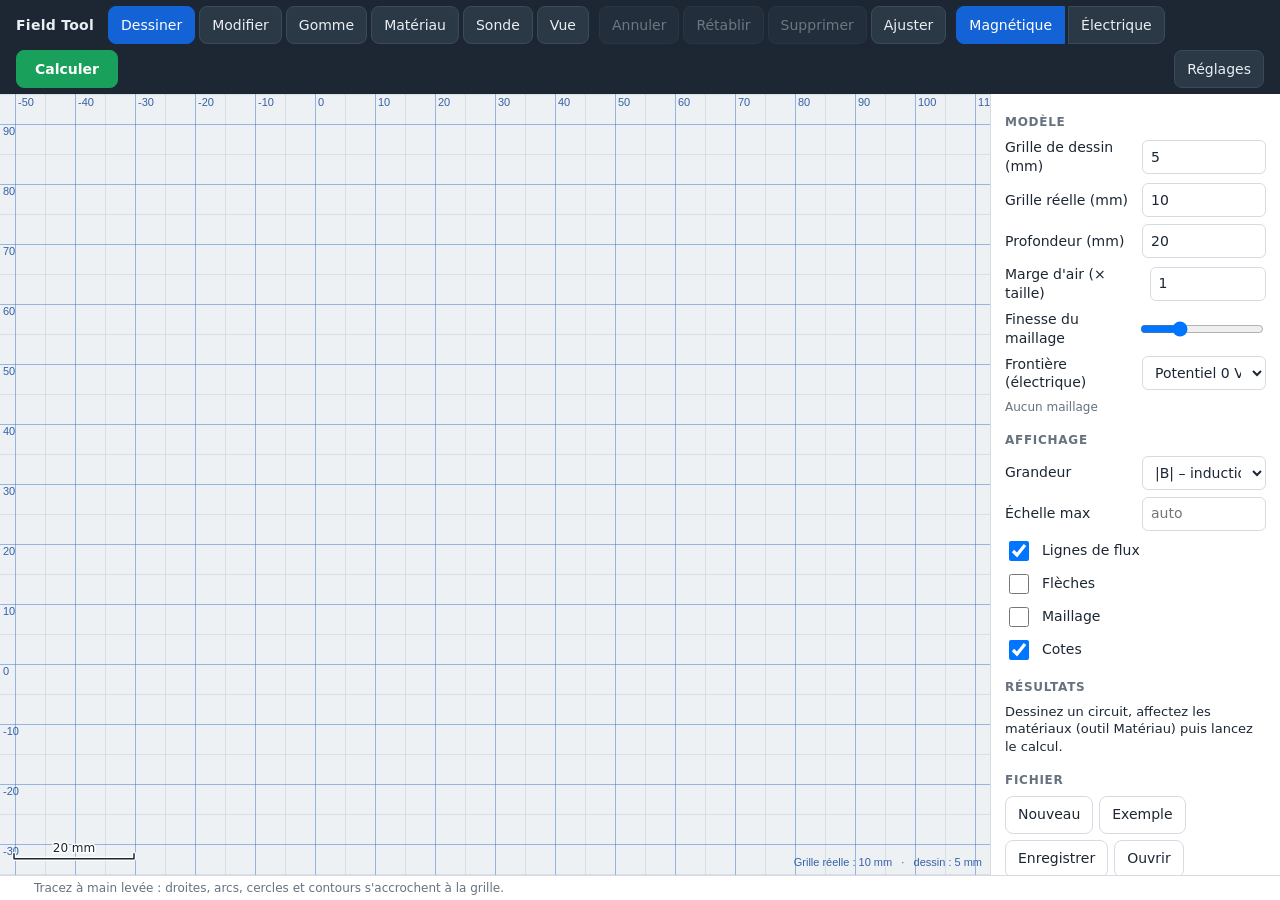
==== index.html @ b84436de "Field Tool : version installable (hors connexion) Co-Authored-By: Claude Opus 5.5 <noreply@anthropic" ====
<!doctype html>
<html lang="fr">
<head>
<meta charset="utf-8">
<meta name="viewport" content="width=device-width, initial-scale=1, maximum-scale=1, user-scalable=no, viewport-fit=cover">
<meta name="apple-mobile-web-app-capable" content="yes">
<meta name="mobile-web-app-capable" content="yes">
<meta name="apple-mobile-web-app-title" content="Field Tool">
<meta name="apple-mobile-web-app-status-bar-style" content="black-translucent">
<meta name="theme-color" content="#1c2733">
<title>Field Tool</title>
<link rel="manifest" href="manifest.webmanifest">
<link rel="apple-touch-icon" href="icons/apple-touch-icon.png">
<link rel="stylesheet" href="style.css">
<script>
  // Mode hors connexion (uniquement servi en http/https, ignoré en double-clic file://)
  if ("serviceWorker" in navigator && /^https?:$/.test(location.protocol))
    addEventListener("load", () => navigator.serviceWorker.register("sw.js").catch(() => {}));
</script>
</head>
<body>
<header id="bar">
  <div class="brand">Field Tool</div>
  <div class="grp" id="tools">
    <button data-tool="draw" class="on" title="Tracer à main levée (D)">Dessiner</button>
    <button data-tool="edit" title="Sélectionner une arête, déplacer un sommet (S)">Modifier</button>
    <button data-tool="erase" title="Effacer les arêtes touchées (E)">Gomme</button>
    <button data-tool="mat" title="Toucher une zone pour choisir son matériau (M)">Matériau</button>
    <button data-tool="probe" title="Lire les valeurs du champ (P)">Sonde</button>
    <button data-tool="pan" title="Déplacer la vue">Vue</button>
  </div>
  <div class="grp">
    <button id="btnUndo" title="Annuler (Ctrl+Z)">Annuler</button>
    <button id="btnRedo" title="Rétablir (Ctrl+Y)">Rétablir</button>
    <button id="btnDel" title="Supprimer l'arête sélectionnée" disabled>Supprimer</button>
    <button id="btnFit" title="Ajuster la vue au dessin">Ajuster</button>
  </div>
  <div class="grp seg" id="phys">
    <button data-phys="mag" class="on">Magnétique</button>
    <button data-phys="elec">Électrique</button>
  </div>
  <button id="btnSolve" class="primary">Calculer</button>
  <div class="spacer"></div>
  <button id="btnPanel" title="Afficher / masquer le panneau">Réglages</button>
</header>

<main>
  <div id="wrap">
    <canvas id="gl"></canvas>
    <canvas id="cv"></canvas>
    <div id="readout" hidden></div>
    <div id="toast" hidden></div>
  </div>
  <aside id="panel">
    <section>
      <h2>Modèle</h2>
      <label>Grille de dessin (mm) <input id="inGrid" type="number" min="0.01" step="any" inputmode="decimal" title="Pas d'accrochage des segments et des arcs"></label>
      <label>Grille réelle (mm) <input id="inGridReal" type="number" min="0.01" step="any" inputmode="decimal" title="Quadrillage gradué en millimètres, pour lire les dimensions"></label>
      <label>Profondeur (mm) <input id="inDepth" type="number" min="0.01" step="any" inputmode="decimal"></label>
      <label>Marge d'air (× taille) <input id="inMargin" type="number" min="0.2" max="10" step="0.1" inputmode="decimal"></label>
      <label>Finesse du maillage <input id="inMesh" type="range" min="15" max="100" step="5"></label>
      <label>Frontière (électrique)
        <select id="inBc"><option value="V0">Potentiel 0 V</option><option value="none">Isolée</option></select>
      </label>
      <p class="hint" id="meshInfo">Aucun maillage</p>
    </section>
    <section>
      <h2>Affichage</h2>
      <label>Grandeur <select id="inQty"></select></label>
      <label>Échelle max <input id="inMax" type="number" step="any" placeholder="auto" inputmode="decimal"></label>
      <label class="chk"><input id="ckLines" type="checkbox" checked> Lignes de champ</label>
      <label class="chk"><input id="ckArrows" type="checkbox"> Flèches</label>
      <label class="chk"><input id="ckMesh" type="checkbox"> Maillage</label>
      <label class="chk"><input id="ckDims" type="checkbox" checked> Cotes</label>
    </section>
    <section>
      <h2>Résultats</h2>
      <div id="results" class="results">Dessinez un circuit, affectez les matériaux puis lancez le calcul.</div>
    </section>
    <section>
      <h2>Fichier</h2>
      <div class="btns">
        <button id="btnNew">Nouveau</button>
        <button id="btnExample">Exemple</button>
        <button id="btnSave">Enregistrer</button>
        <button id="btnOpen">Ouvrir</button>
      </div>
      <h2>Image de fond (Freeform, photo…)</h2>
      <div class="btns">
        <button id="btnImg">Importer</button>
        <button id="btnCalib" disabled>Mettre à l'échelle</button>
        <button id="btnImgDel" disabled>Retirer</button>
      </div>
      <label>Opacité <input id="inAlpha" type="range" min="0.1" max="1" step="0.05" value="0.5"></label>
      <input id="fileOpen" type="file" accept=".json,application/json" hidden>
      <input id="fileImg" type="file" accept="image/*" hidden>
    </section>
  </aside>
</main>
<footer id="status"><span id="stPos"></span><span id="stMsg"></span></footer>

<dialog id="dlg">
  <form method="dialog" id="dlgForm">
    <h2>Propriétés de la zone</h2>
    <label>Matériau <select id="dMat"></select></label>
    <details id="dCustom">
      <summary>Créer un matériau personnalisé</summary>
      <label>Nom <input id="cName" type="text" placeholder="Mon matériau"></label>
      <label>µr (perméabilité relative) <input id="cMur" type="number" step="any" value="1000"></label>
      <label>Js saturation (T, 0 = linéaire) <input id="cJs" type="number" step="any" value="0"></label>
      <label>Br aimant (T, 0 = aucun) <input id="cBr" type="number" step="any" value="0"></label>
      <label>εr (permittivité relative) <input id="cEps" type="number" step="any" value="1"></label>
      <label class="chk"><input id="cCond" type="checkbox"> Conducteur électrique</label>
      <button type="button" id="cAdd">Ajouter ce matériau</button>
    </details>
    <fieldset id="dMagnet">
      <legend>Aimantation</legend>
      <label>Direction (°, 0 = +x, 90 = +y) <input id="dAngle" type="number" step="any" value="0"></label>
      <div class="btns"><button type="button" data-ang="0">→</button><button type="button" data-ang="90">↑</button><button type="button" data-ang="180">←</button><button type="button" data-ang="270">↓</button></div>
    </fieldset>
    <fieldset id="dFsMag">
      <legend>Source magnétique</legend>
      <label>Type <select id="dSrc"><option value="none">Aucune</option><option value="NI">Ampères-tours totaux (A·t)</option><option value="J">Densité de courant (A/mm²)</option></select></label>
      <label>Valeur (+ = sortant ⊙, − = entrant ⊗) <input id="dSrcVal" type="number" step="any" value="0"></label>
    </fieldset>
    <fieldset id="dFsElec">
      <legend>Source électrique</legend>
      <label>Type <select id="dElec"><option value="none">Aucune</option><option value="V">Potentiel imposé (V)</option><option value="rho">Densité de charge (C/m³)</option></select></label>
      <label>Valeur <input id="dElecVal" type="number" step="any" value="0"></label>
    </fieldset>
    <div class="btns end">
      <button type="button" id="dReset">Remettre en air</button>
      <button type="button" id="dCancel">Annuler</button>
      <button type="button" id="dOk" class="primary">Valider</button>
    </div>
  </form>
</dialog>

<dialog id="ask">
  <form method="dialog">
    <p id="askMsg"></p>
    <input id="askIn" type="number" step="any" inputmode="decimal" hidden>
    <textarea id="askTxt" rows="8" spellcheck="false" hidden></textarea>
    <div class="btns end" id="askBtns"></div>
  </form>
</dialog>

<script src="js/materials.js"></script>
<script src="js/geometry.js"></script>
<script src="js/mesher.js"></script>
<script src="js/fem.js"></script>
<script src="js/app.js"></script>
</body>
</html>
---- style.css ----
:root {
  --bg: #eef1f4; --panel: #ffffff; --ink: #1c2733; --mute: #66727f; --line: #d5dbe1;
  --accent: #1463d6; --accent-ink: #ffffff; --bar: #1c2733; --bar-ink: #e9eef3;
}
* { box-sizing: border-box; }
html, body { height: 100%; margin: 0; overflow: hidden; overscroll-behavior: none; }
body {
  display: flex; flex-direction: column; background: var(--bg); color: var(--ink);
  font: 14px/1.35 -apple-system, "Segoe UI", system-ui, Roboto, sans-serif;
  -webkit-user-select: none; user-select: none; -webkit-touch-callout: none;
}
button, input, select { font: inherit; color: inherit; }
button {
  min-height: 38px; padding: 0 12px; border: 1px solid var(--line); border-radius: 8px;
  background: #fff; cursor: pointer; white-space: nowrap;
}
button:disabled { opacity: .4; cursor: default; }
button.primary { background: var(--accent); border-color: var(--accent); color: var(--accent-ink); font-weight: 600; }

#bar {
  display: flex; align-items: center; gap: 10px; padding: 6px 10px; padding-top: max(6px, env(safe-area-inset-top));
  background: var(--bar); color: var(--bar-ink); flex: none; flex-wrap: wrap; row-gap: 6px;
}
body { touch-action: manipulation; }
[hidden] { display: none !important; }
#bar .brand { font-weight: 700; letter-spacing: .02em; margin-right: 4px; white-space: nowrap; }
#bar .spacer { flex: 1; }
#bar button { background: #2b3947; border-color: #3a4a5b; color: var(--bar-ink); }
#bar button.on { background: var(--accent); border-color: var(--accent); color: #fff; }
#bar button.primary { background: #19a05a; border-color: #19a05a; color: #fff; padding: 0 18px; }
.grp { display: flex; gap: 4px; }
.grp.seg button { border-radius: 0; margin-left: -1px; }
.grp.seg button:first-child { border-radius: 8px 0 0 8px; margin-left: 0; }
.grp.seg button:last-child { border-radius: 0 8px 8px 0; }

main { flex: 1; display: flex; min-height: 0; }
#wrap { position: relative; flex: 1; min-width: 0; background: var(--bg); }
#wrap canvas { position: absolute; inset: 0; width: 100%; height: 100%; display: block; }
#cv { touch-action: none; cursor: crosshair; }
#readout {
  position: absolute; left: 10px; top: 10px; max-width: 300px; padding: 8px 10px; border-radius: 8px;
  background: rgba(255,255,255,.94); border: 1px solid var(--line); font-variant-numeric: tabular-nums;
  pointer-events: none; white-space: pre-line; box-shadow: 0 2px 8px rgba(0,0,0,.12);
}
#toast {
  position: absolute; left: 50%; bottom: 18px; transform: translateX(-50%); padding: 8px 14px; border-radius: 8px;
  background: rgba(28,39,51,.92); color: #fff; pointer-events: none; max-width: 80%; text-align: center;
}

#panel {
  width: 290px; flex: none; overflow-y: auto; background: var(--panel); border-left: 1px solid var(--line);
  padding: 4px 14px 20px; -webkit-overflow-scrolling: touch;
}
#panel.hidden { display: none; }
#panel h2, dialog h2 { font-size: 12px; text-transform: uppercase; letter-spacing: .06em; color: var(--mute); margin: 16px 0 8px; }
label { display: flex; align-items: center; justify-content: space-between; gap: 10px; margin: 7px 0; }
label input[type=number], label input[type=text], label select {
  width: 124px; min-height: 34px; padding: 0 8px; border: 1px solid var(--line); border-radius: 6px; background: #fff;
  -webkit-user-select: text; user-select: text;
}
label input[type=range] { width: 124px; }
label.chk { justify-content: flex-start; }
label.chk input { width: 20px; height: 20px; }
.btns { display: flex; flex-wrap: wrap; gap: 6px; margin: 6px 0; }
.btns.end { justify-content: flex-end; margin-top: 14px; }
.hint { color: var(--mute); font-size: 12px; margin: 6px 0 0; }
.results { font-size: 13px; white-space: pre-line; font-variant-numeric: tabular-nums; -webkit-user-select: text; user-select: text; }
.results b { font-weight: 600; }
.warn { color: #b45309; }

#status {
  flex: none; display: flex; gap: 18px; padding: 4px 12px; padding-bottom: max(4px, env(safe-area-inset-bottom));
  background: #fff; border-top: 1px solid var(--line); color: var(--mute); font-size: 12px; font-variant-numeric: tabular-nums;
  white-space: nowrap; overflow: hidden;
}

dialog { border: none; border-radius: 12px; padding: 4px 18px 16px; width: min(440px, 94vw); max-height: 92vh; box-shadow: 0 10px 40px rgba(0,0,0,.3); }
dialog::backdrop { background: rgba(20,28,38,.4); }
dialog label select, dialog label input[type=number], dialog label input[type=text] { width: 190px; }
fieldset { border: 1px solid var(--line); border-radius: 8px; margin: 10px 0; padding: 4px 10px 6px; }
legend { color: var(--mute); font-size: 12px; padding: 0 4px; }
details { margin: 6px 0; } summary { color: var(--accent); cursor: pointer; padding: 4px 0; }

#ask p { margin: 16px 0 10px; white-space: pre-line; }
#askIn { width: 100%; min-height: 40px; padding: 0 10px; border: 1px solid var(--line); border-radius: 6px; background: #fff; color: var(--ink); }
#askTxt { width: 100%; padding: 8px; border: 1px solid var(--line); border-radius: 6px; background: #fff; color: var(--ink); font: 12px/1.3 ui-monospace, Menlo, Consolas, monospace; -webkit-user-select: text; user-select: text; }
dialog { background: var(--panel); color: var(--ink); }
#bar, #status { padding-left: max(16px, env(safe-area-inset-left, 0px)); padding-right: max(16px, env(safe-area-inset-right, 0px)); }

@media (max-width: 820px) { #panel { position: absolute; right: 0; top: 0; bottom: 0; z-index: 5; box-shadow: -6px 0 20px rgba(0,0,0,.15); } main { position: relative; } }
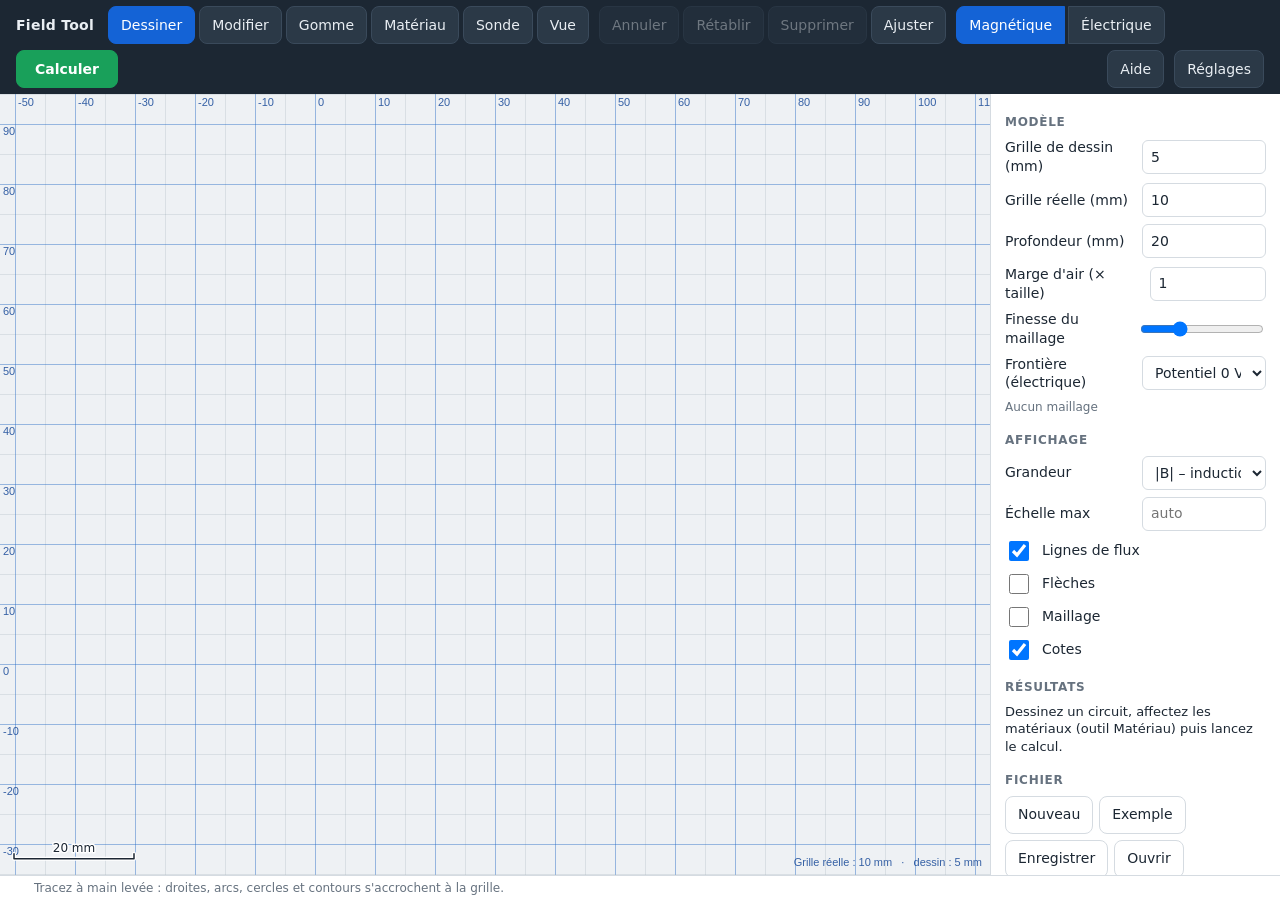
==== commit 543714c8: "Ajoute le mode d'emploi (aide.html) et le bouton Aide Co-Authored-By: Claude Opus 5.5 <noreply@anthr" ====
--- a/index.html
+++ b/index.html
@@ -41,6 +41,7 @@
   </div>
   <button id="btnSolve" class="primary">Calculer</button>
   <div class="spacer"></div>
+  <a id="btnHelp" class="btn" href="aide.html" title="Mode d'emploi">Aide</a>
   <button id="btnPanel" title="Afficher / masquer le panneau">Réglages</button>
 </header>
 
--- a/style.css
+++ b/style.css
@@ -26,6 +26,7 @@
 #bar .brand { font-weight: 700; letter-spacing: .02em; margin-right: 4px; white-space: nowrap; }
 #bar .spacer { flex: 1; }
 #bar button { background: #2b3947; border-color: #3a4a5b; color: var(--bar-ink); }
+#bar a.btn { display: inline-flex; align-items: center; min-height: 38px; padding: 0 12px; border-radius: 8px; border: 1px solid #3a4a5b; background: #2b3947; color: var(--bar-ink); text-decoration: none; }
 #bar button.on { background: var(--accent); border-color: var(--accent); color: #fff; }
 #bar button.primary { background: #19a05a; border-color: #19a05a; color: #fff; padding: 0 18px; }
 .grp { display: flex; gap: 4px; }
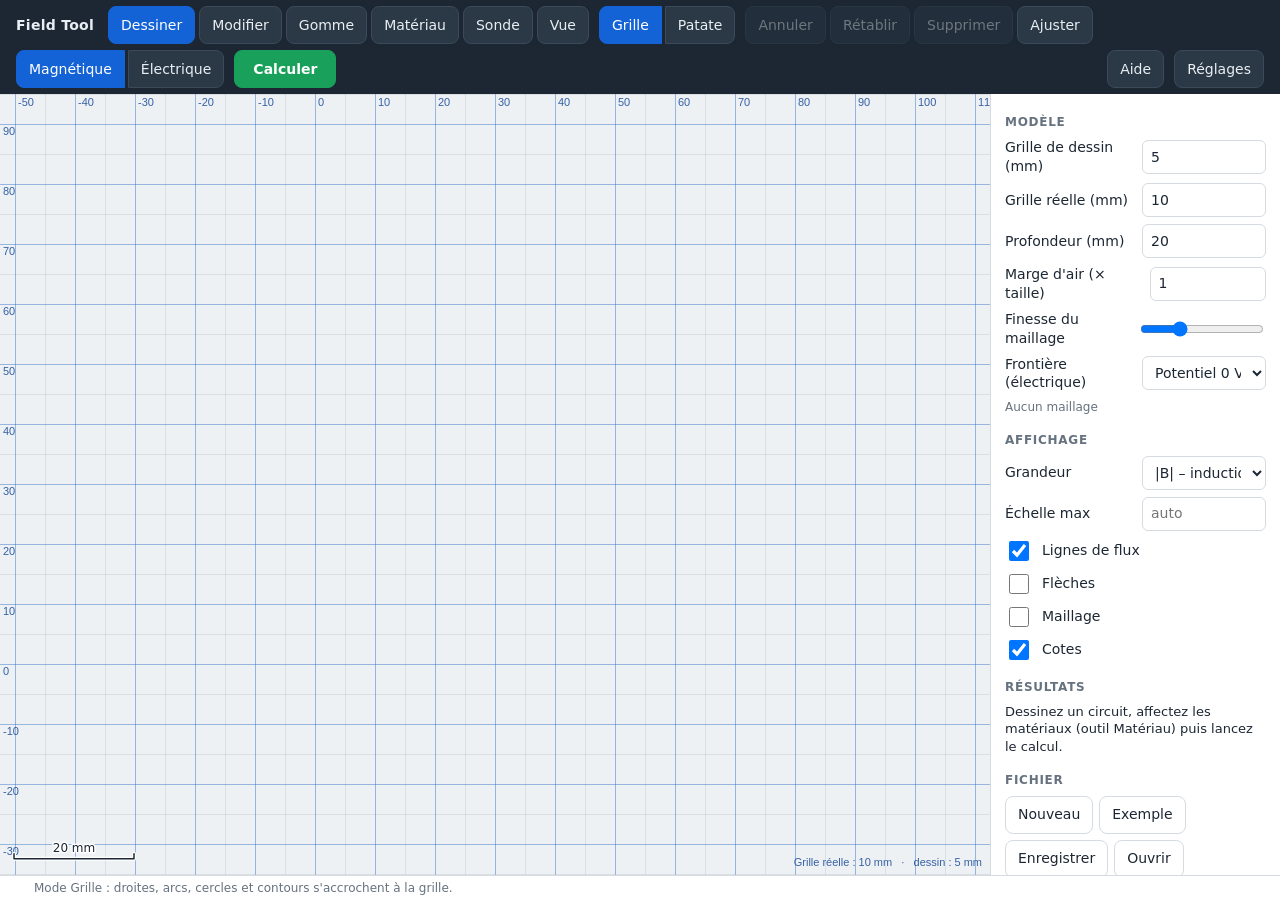
==== commit b9059fd7: "Modes de tracé Grille et Patate (bascule G ou bouton du stylet) Co-Authored-By: Claude Opus 5.5 <nor" ====
--- a/index.html
+++ b/index.html
@@ -28,6 +28,10 @@
     <button data-tool="mat" title="Toucher une zone pour choisir son matériau (M)">Matériau</button>
     <button data-tool="probe" title="Lire les valeurs du champ (P)">Sonde</button>
     <button data-tool="pan" title="Déplacer la vue">Vue</button>
+  </div>
+  <div class="grp seg" id="dmode" title="Mode de tracé (G, ou bouton du stylet)">
+    <button data-dm="grid" class="on" title="Le tracé s'accroche à la grille en droites, arcs et cercles">Grille</button>
+    <button data-dm="free" title="Le tracé est gardé tel quel">Patate</button>
   </div>
   <div class="grp">
     <button id="btnUndo" title="Annuler (Ctrl+Z)">Annuler</button>
--- a/style.css
+++ b/style.css
@@ -89,3 +89,7 @@
 #bar, #status { padding-left: max(16px, env(safe-area-inset-left, 0px)); padding-right: max(16px, env(safe-area-inset-right, 0px)); }
 
 @media (max-width: 820px) { #panel { position: absolute; right: 0; top: 0; bottom: 0; z-index: 5; box-shadow: -6px 0 20px rgba(0,0,0,.15); } main { position: relative; } }
+#askBtns.list { flex-direction: column; align-items: stretch; }
+#askBtns.list button { white-space: pre-line; text-align: left; padding: 8px 12px; line-height: 1.3; }
+#askBtns.list button::first-line { font-weight: 600; }
+#askBtns.list button:last-child { text-align: center; }
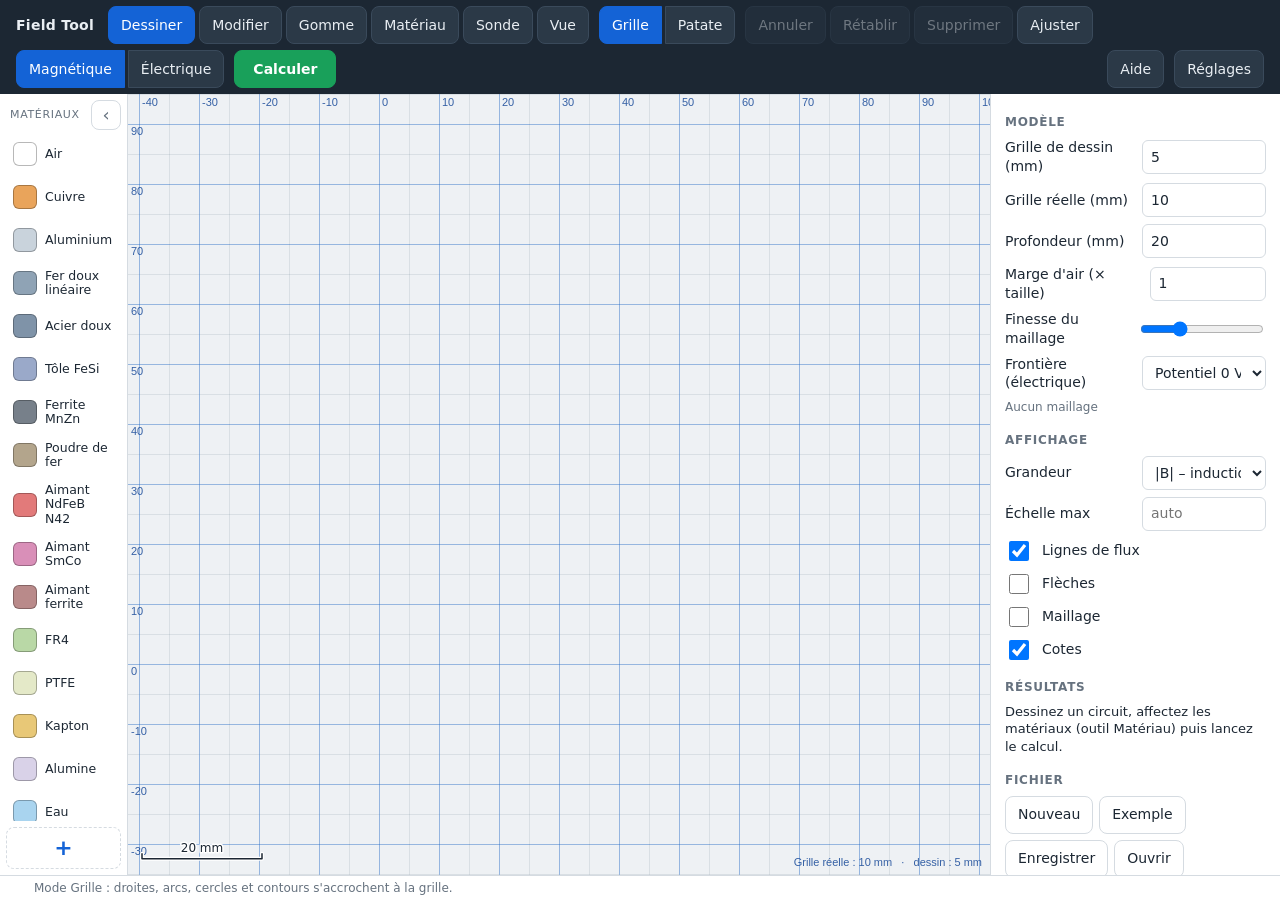
==== commit 8656dde1: "Palette de matériaux à gauche (masquable) avec bouton + pour en créer Co-Authored-By: Claude Opus 5." ====
--- a/index.html
+++ b/index.html
@@ -50,11 +50,17 @@
 </header>
 
 <main>
+  <aside id="palette" aria-label="Palette de matériaux">
+    <div class="palHead"><span>Matériaux</span><button id="palHide" title="Masquer la palette">‹</button></div>
+    <div id="palList"></div>
+    <button id="palAdd" title="Créer un matériau">+</button>
+  </aside>
   <div id="wrap">
     <canvas id="gl"></canvas>
     <canvas id="cv"></canvas>
     <div id="readout" hidden></div>
     <div id="toast" hidden></div>
+    <button id="palShow" title="Afficher la palette de matériaux" hidden>Matériaux ›</button>
   </div>
   <aside id="panel">
     <section>
@@ -141,6 +147,23 @@
   </form>
 </dialog>
 
+<dialog id="dNew">
+  <form method="dialog">
+    <h2>Nouveau matériau</h2>
+    <label>Nom <input id="nName" type="text" placeholder="Mon matériau"></label>
+    <label>Couleur <input id="nColor" type="color" value="#c7b8ea"></label>
+    <label>µr (perméabilité relative) <input id="nMur" type="number" step="any" value="1000" inputmode="decimal"></label>
+    <label>Js saturation (T, 0 = linéaire) <input id="nJs" type="number" step="any" value="0" inputmode="decimal"></label>
+    <label>Br aimant (T, 0 = aucun) <input id="nBr" type="number" step="any" value="0" inputmode="decimal"></label>
+    <label>εr (permittivité relative) <input id="nEps" type="number" step="any" value="1" inputmode="decimal"></label>
+    <label class="chk"><input id="nCond" type="checkbox"> Conducteur électrique</label>
+    <div class="btns end">
+      <button type="button" id="nCancel">Annuler</button>
+      <button type="button" id="nOk" class="primary">Créer</button>
+    </div>
+  </form>
+</dialog>
+
 <dialog id="ask">
   <form method="dialog">
     <p id="askMsg"></p>
--- a/style.css
+++ b/style.css
@@ -93,3 +93,26 @@
 #askBtns.list button { white-space: pre-line; text-align: left; padding: 8px 12px; line-height: 1.3; }
 #askBtns.list button::first-line { font-weight: 600; }
 #askBtns.list button:last-child { text-align: center; }
+
+/* palette de matériaux */
+#palette {
+  width: 128px; flex: none; display: flex; flex-direction: column; background: var(--panel);
+  border-right: 1px solid var(--line); min-height: 0; padding-left: env(safe-area-inset-left, 0px);
+}
+#palette.hidden { display: none; }
+#palette .palHead { display: flex; align-items: center; justify-content: space-between; padding: 6px 6px 4px 10px; font-size: 11px; text-transform: uppercase; letter-spacing: .06em; color: var(--mute); }
+#palette .palHead button { min-height: 30px; width: 30px; padding: 0; font-size: 18px; line-height: 1; }
+#palList { flex: 1; overflow-y: auto; -webkit-overflow-scrolling: touch; padding: 0 6px; display: flex; flex-direction: column; gap: 3px; }
+#palList button {
+  display: flex; align-items: center; gap: 8px; min-height: 40px; padding: 4px 6px; border: 1px solid transparent;
+  border-radius: 8px; background: none; text-align: left; white-space: normal; font-size: 12.5px; line-height: 1.15; flex: none;
+}
+#palList button:hover { background: var(--bg); }
+#palList button.on { background: #e5eefc; border-color: var(--accent); }
+#palList .dot { flex: none; width: 24px; height: 24px; border-radius: 6px; border: 1px solid rgba(0,0,0,.28); }
+#palList .sep { height: 1px; background: var(--line); margin: 4px 2px; flex: none; }
+#palAdd { margin: 6px; min-height: 42px; font-size: 22px; font-weight: 600; color: var(--accent); border-style: dashed; flex: none; }
+#palShow {
+  position: absolute; left: 0; top: 50%; transform: translateY(-50%); writing-mode: vertical-rl;
+  min-height: 0; padding: 12px 6px; border-radius: 0 8px 8px 0; background: var(--panel); box-shadow: 0 2px 8px rgba(0,0,0,.15);
+}
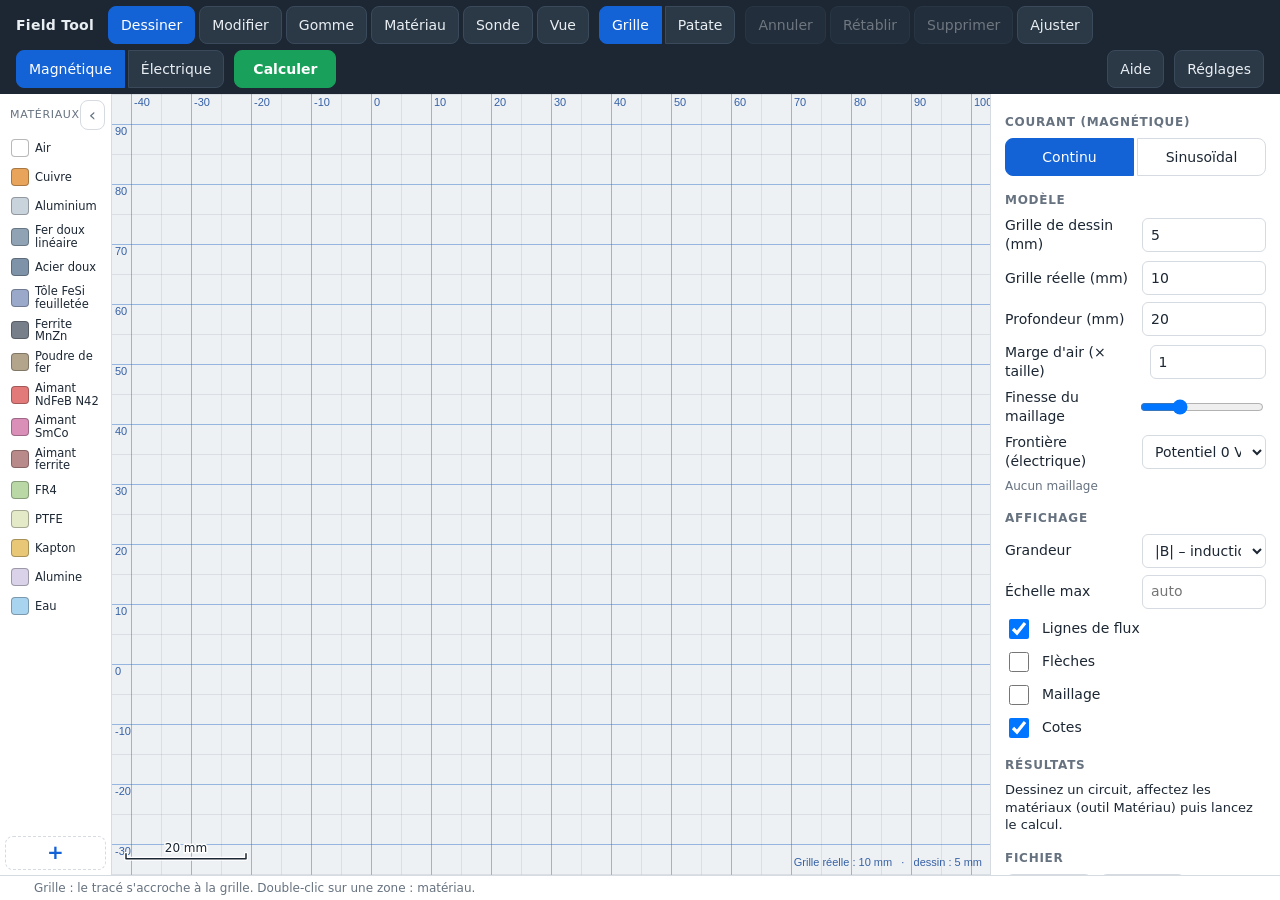
==== commit e8816270: "Courant sinusoïdal : courants induits, effet de peau, |J| et pertes Solveur harmonique complexe (COC" ====
--- a/index.html
+++ b/index.html
@@ -63,6 +63,15 @@
     <button id="palShow" title="Afficher la palette de matériaux" hidden>Matériaux ›</button>
   </div>
   <aside id="panel">
+    <section id="secAC">
+      <h2>Courant (magnétique)</h2>
+      <div class="grp seg" id="acMode">
+        <button type="button" data-ac="0" class="on">Continu</button>
+        <button type="button" data-ac="1">Sinusoïdal</button>
+      </div>
+      <label id="lbFreq">Fréquence (Hz) <input id="inFreq" type="number" min="0.001" step="any" inputmode="decimal"></label>
+      <p class="hint" id="acHint">Amplitudes crête. Les zones conductrices sans source sont le siège de courants induits.</p>
+    </section>
     <section>
       <h2>Modèle</h2>
       <label>Grille de dessin (mm) <input id="inGrid" type="number" min="0.01" step="any" inputmode="decimal" title="Pas d'accrochage des segments et des arcs"></label>
@@ -79,6 +88,10 @@
       <h2>Affichage</h2>
       <label>Grandeur <select id="inQty"></select></label>
       <label>Échelle max <input id="inMax" type="number" step="any" placeholder="auto" inputmode="decimal"></label>
+      <div id="acDisp" hidden>
+        <label>Instant ωt <span class="val" id="phaseVal">0°</span> <input id="inPhase" type="range" min="0" max="360" step="5" value="0"></label>
+        <label class="chk"><input id="ckAnim" type="checkbox"> Animer (lignes et flèches)</label>
+      </div>
       <label class="chk"><input id="ckLines" type="checkbox" checked> Lignes de champ</label>
       <label class="chk"><input id="ckArrows" type="checkbox"> Flèches</label>
       <label class="chk"><input id="ckMesh" type="checkbox"> Maillage</label>
@@ -121,7 +134,7 @@
       <label>Js saturation (T, 0 = linéaire) <input id="cJs" type="number" step="any" value="0"></label>
       <label>Br aimant (T, 0 = aucun) <input id="cBr" type="number" step="any" value="0"></label>
       <label>εr (permittivité relative) <input id="cEps" type="number" step="any" value="1"></label>
-      <label class="chk"><input id="cCond" type="checkbox"> Conducteur électrique</label>
+      <label>Conductivité σ (MS/m, 0 = isolant) <input id="cSig" type="number" step="any" value="0"></label>
       <button type="button" id="cAdd">Ajouter ce matériau</button>
     </details>
     <fieldset id="dMagnet">
@@ -131,8 +144,10 @@
     </fieldset>
     <fieldset id="dFsMag">
       <legend>Source magnétique</legend>
-      <label>Type <select id="dSrc"><option value="none">Aucune</option><option value="NI">Ampères-tours totaux (A·t)</option><option value="J">Densité de courant (A/mm²)</option></select></label>
+      <label>Type <select id="dSrc"><option value="none">Aucune</option><option value="NI">Bobine : ampères-tours (A·t)</option><option value="J">Bobine : densité de courant (A/mm²)</option><option value="I">Conducteur massif : courant (A)</option></select></label>
       <label>Valeur (+ = sortant ⊙, − = entrant ⊗) <input id="dSrcVal" type="number" step="any" value="0"></label>
+      <label id="dPhaseL">Phase (°) <input id="dPhase" type="number" step="any" value="0"></label>
+      <p class="hint" id="dSrcHint"></p>
     </fieldset>
     <fieldset id="dFsElec">
       <legend>Source électrique</legend>
@@ -156,7 +171,7 @@
     <label>Js saturation (T, 0 = linéaire) <input id="nJs" type="number" step="any" value="0" inputmode="decimal"></label>
     <label>Br aimant (T, 0 = aucun) <input id="nBr" type="number" step="any" value="0" inputmode="decimal"></label>
     <label>εr (permittivité relative) <input id="nEps" type="number" step="any" value="1" inputmode="decimal"></label>
-    <label class="chk"><input id="nCond" type="checkbox"> Conducteur électrique</label>
+    <label>Conductivité σ (MS/m, 0 = isolant) <input id="nSig" type="number" step="any" value="0" inputmode="decimal"></label>
     <div class="btns end">
       <button type="button" id="nCancel">Annuler</button>
       <button type="button" id="nOk" class="primary">Créer</button>
--- a/style.css
+++ b/style.css
@@ -96,23 +96,31 @@
 
 /* palette de matériaux */
 #palette {
-  width: 128px; flex: none; display: flex; flex-direction: column; background: var(--panel);
+  width: 112px; flex: none; display: flex; flex-direction: column; background: var(--panel);
   border-right: 1px solid var(--line); min-height: 0; padding-left: env(safe-area-inset-left, 0px);
 }
 #palette.hidden { display: none; }
 #palette .palHead { display: flex; align-items: center; justify-content: space-between; padding: 6px 6px 4px 10px; font-size: 11px; text-transform: uppercase; letter-spacing: .06em; color: var(--mute); }
 #palette .palHead button { min-height: 30px; width: 30px; padding: 0; font-size: 18px; line-height: 1; }
-#palList { flex: 1; overflow-y: auto; -webkit-overflow-scrolling: touch; padding: 0 6px; display: flex; flex-direction: column; gap: 3px; }
+#palList { flex: 1; overflow-y: auto; -webkit-overflow-scrolling: touch; padding: 0 5px; display: flex; flex-direction: column; gap: 1px; }
 #palList button {
-  display: flex; align-items: center; gap: 8px; min-height: 40px; padding: 4px 6px; border: 1px solid transparent;
-  border-radius: 8px; background: none; text-align: left; white-space: normal; font-size: 12.5px; line-height: 1.15; flex: none;
+  display: flex; align-items: center; gap: 6px; min-height: 28px; padding: 2px 5px; border: 1px solid transparent;
+  border-radius: 6px; background: none; text-align: left; white-space: normal; font-size: 11.5px; line-height: 1.1; flex: none;
 }
 #palList button:hover { background: var(--bg); }
 #palList button.on { background: #e5eefc; border-color: var(--accent); }
-#palList .dot { flex: none; width: 24px; height: 24px; border-radius: 6px; border: 1px solid rgba(0,0,0,.28); }
+#palList .dot { flex: none; width: 18px; height: 18px; border-radius: 4px; border: 1px solid rgba(0,0,0,.28); }
 #palList .sep { height: 1px; background: var(--line); margin: 4px 2px; flex: none; }
-#palAdd { margin: 6px; min-height: 42px; font-size: 22px; font-weight: 600; color: var(--accent); border-style: dashed; flex: none; }
+#palAdd { margin: 5px; min-height: 34px; font-size: 20px; font-weight: 600; color: var(--accent); border-style: dashed; flex: none; }
 #palShow {
   position: absolute; left: 0; top: 50%; transform: translateY(-50%); writing-mode: vertical-rl;
   min-height: 0; padding: 12px 6px; border-radius: 0 8px 8px 0; background: var(--panel); box-shadow: 0 2px 8px rgba(0,0,0,.15);
 }
+
+/* régime sinusoïdal */
+#acMode { margin: 4px 0 2px; }
+#acMode button { flex: 1; }
+#acMode button.on { background: var(--accent); border-color: var(--accent); color: #fff; }
+#acDisp label .val { margin-left: auto; color: var(--mute); font-variant-numeric: tabular-nums; }
+#dSrcHint:empty { display: none; }
+dialog label #dSrc { width: 250px; max-width: 62vw; }
